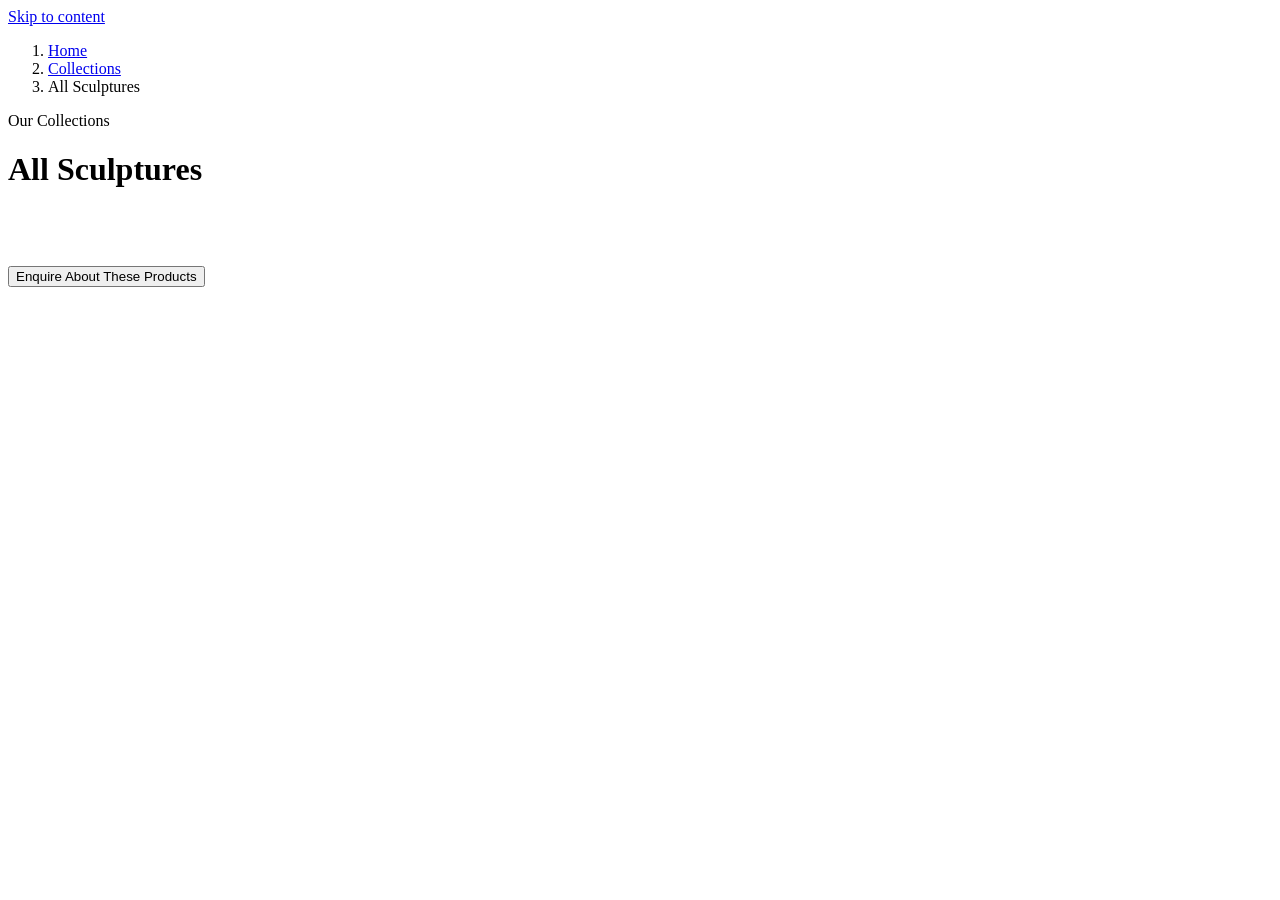
==== collection.html @ 084c1a87 "Add files via upload" ====
<!doctype html>
<html lang="en" class="no-js">
<head>
  <meta charset="utf-8">
  <meta name="viewport" content="width=device-width, initial-scale=1">
  <title>Stone Statues &amp; Sculptures | Mahalakshmi Sculptures, Madurai</title>
  <meta name="description" content="Browse stone statues and temple sculptures from Mahalakshmi Sculptures, Madurai, Tamil Nadu. Enquire for sizes and pricing.">
  <meta name="theme-color" content="#6e1f22">
  <meta property="og:type" content="website">
  <meta property="og:site_name" content="Mahalakshmi Sculptures">
  <meta property="og:title" content="Stone Statues &amp; Sculptures | Mahalakshmi Sculptures, Madurai">
  <meta property="og:description" content="Browse stone statues and temple sculptures from Mahalakshmi Sculptures, Madurai, Tamil Nadu. Enquire for sizes and pricing.">
  <meta property="og:image" content="assets/images/og-image.jpg">
  <meta name="twitter:card" content="summary_large_image">
  <link rel="icon" href="assets/images/favicon.svg" type="image/svg+xml">
  <link rel="preconnect" href="https://fonts.googleapis.com">
  <link rel="preconnect" href="https://fonts.gstatic.com" crossorigin>
  <link href="https://fonts.googleapis.com/css2?family=Rajdhani:wght@500;600;700&family=Spline+Sans:wght@300..700&display=swap" rel="stylesheet">
  <link rel="stylesheet" href="css/styles.css">
</head>
<body data-page="collection">
  <a class="skip-link" href="#main">Skip to content</a>
  <header id="site-header"></header>
  <main id="main">
    <div class="page-hero">
      <div class="container">
        <nav class="breadcrumb" aria-label="Breadcrumb"><ol>
          <li><a href="index.html">Home</a></li>
          <li><a href="collection.html">Collections</a></li>
          <li><span aria-current="page" id="crumb-current">All Sculptures</span></li>
        </ol></nav>
        <span class="eyebrow">Our Collections</span>
        <h1 id="collection-title">All Sculptures</h1>
        <p id="collection-desc"></p>
        <div class="chip-row" id="collection-chips" aria-label="Collections"></div>
      </div>
    </div>
    <section style="padding-top:56px">
      <div class="container">
        <div class="product-grid" id="product-grid"></div>
        <div class="section-foot">
          <button type="button" class="btn" id="collection-enquire" data-quote>Enquire About These Products</button>
        </div>
      </div>
    </section>
  </main>
  <footer id="site-footer"></footer>
  <script src="js/data.js"></script>
  <script src="js/app.js"></script>
</body>
</html>
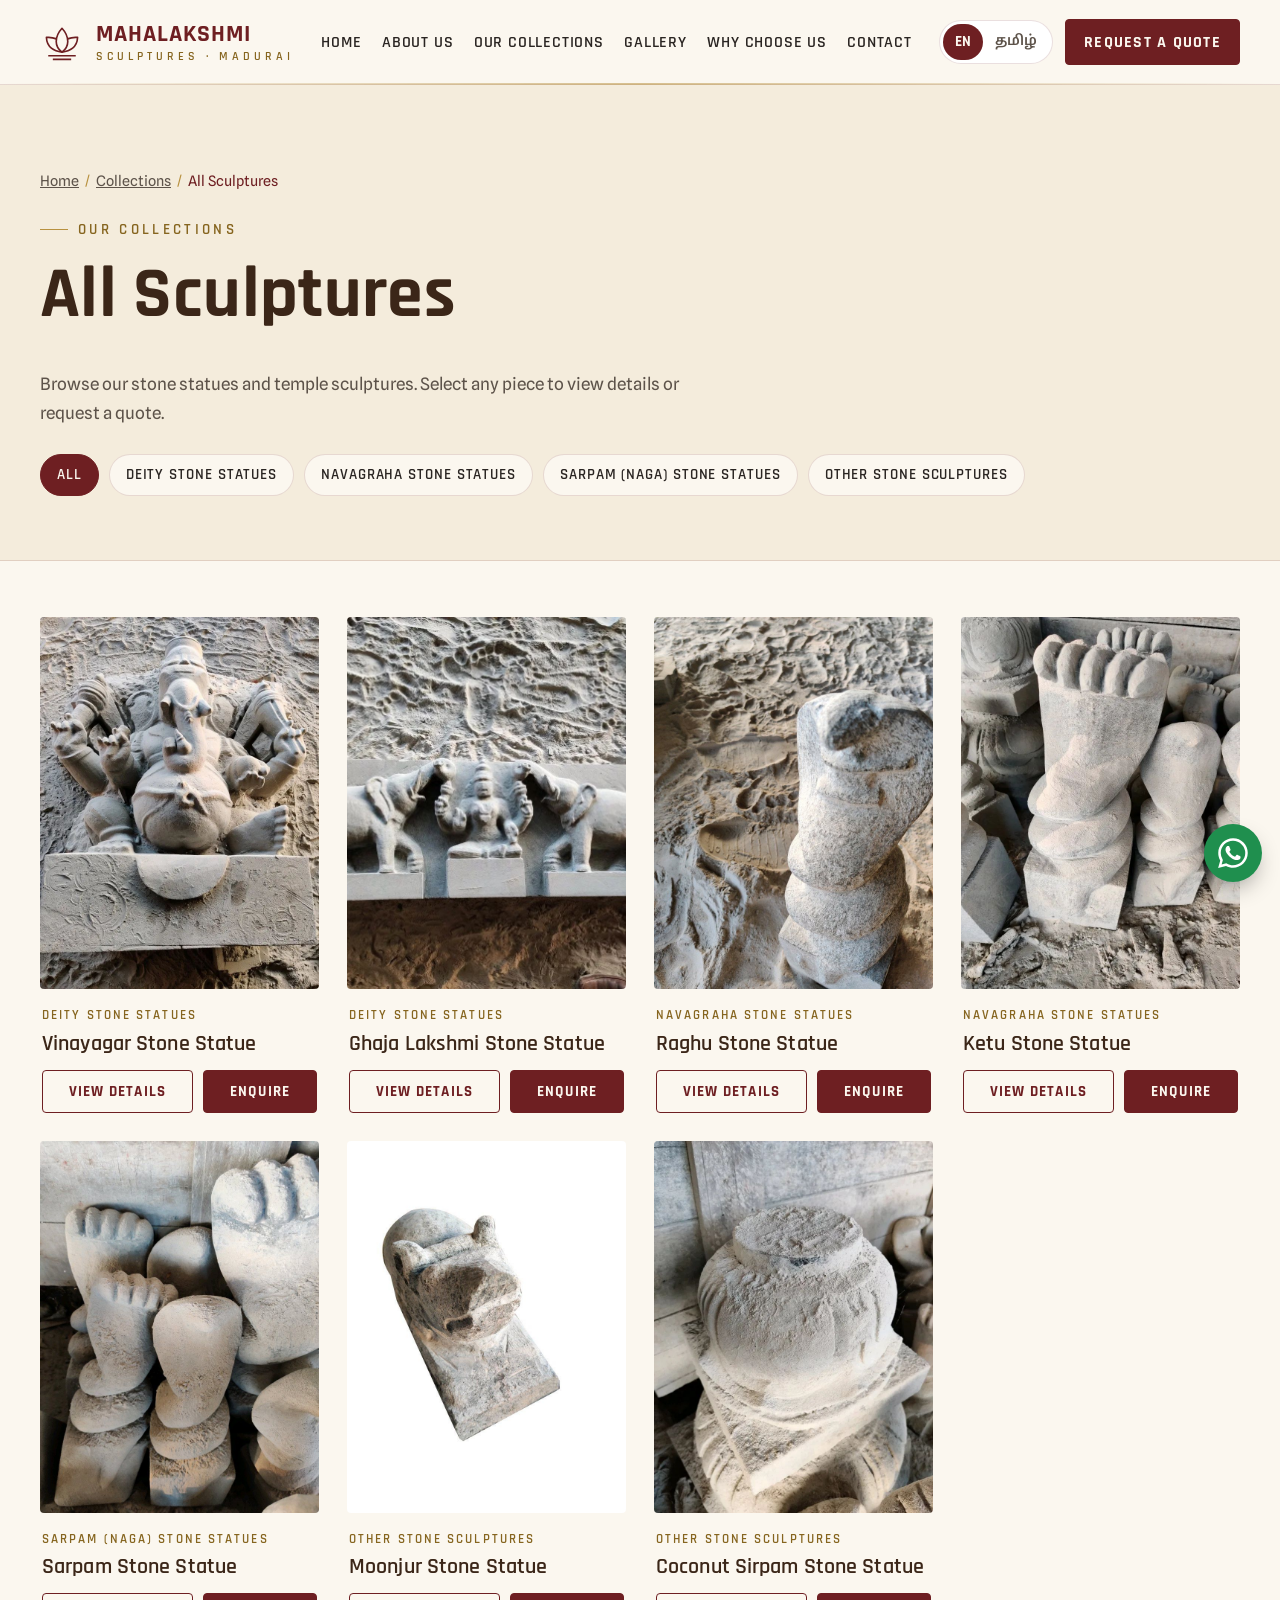
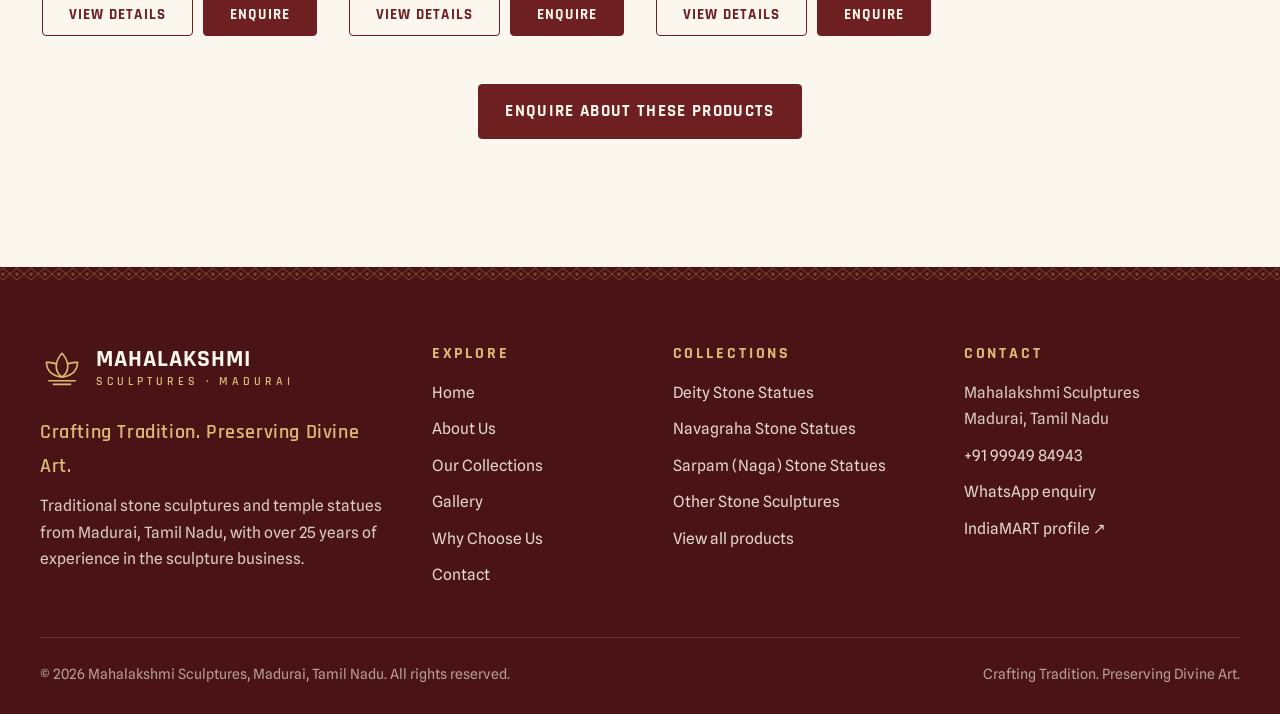
==== commit 7f5a9439: "Add English/Tamil language switch Co-Authored-By: Claude Opus 5.5 <noreply@anthropic.com>" ====
--- a/collection.html
+++ b/collection.html
@@ -15,21 +15,21 @@
   <link rel="icon" href="assets/images/favicon.svg" type="image/svg+xml">
   <link rel="preconnect" href="https://fonts.googleapis.com">
   <link rel="preconnect" href="https://fonts.gstatic.com" crossorigin>
-  <link href="https://fonts.googleapis.com/css2?family=Rajdhani:wght@500;600;700&family=Spline+Sans:wght@300..700&display=swap" rel="stylesheet">
+  <link href="https://fonts.googleapis.com/css2?family=Rajdhani:wght@500;600;700&family=Spline+Sans:wght@300..700&family=Noto+Sans+Tamil:wght@400;500;600;700&display=swap" rel="stylesheet">
   <link rel="stylesheet" href="css/styles.css">
 </head>
 <body data-page="collection">
-  <a class="skip-link" href="#main">Skip to content</a>
+  <a class="skip-link" href="#main" data-i18n="skip">Skip to content</a>
   <header id="site-header"></header>
   <main id="main">
     <div class="page-hero">
       <div class="container">
-        <nav class="breadcrumb" aria-label="Breadcrumb"><ol>
-          <li><a href="index.html">Home</a></li>
-          <li><a href="collection.html">Collections</a></li>
+        <nav class="breadcrumb" aria-label="Breadcrumb" data-i18n-aria="crumb.label"><ol>
+          <li><a href="index.html" data-i18n="crumb.home">Home</a></li>
+          <li><a href="collection.html" data-i18n="crumb.collections">Collections</a></li>
           <li><span aria-current="page" id="crumb-current">All Sculptures</span></li>
         </ol></nav>
-        <span class="eyebrow">Our Collections</span>
+        <span class="eyebrow" data-i18n="col.eyebrow">Our Collections</span>
         <h1 id="collection-title">All Sculptures</h1>
         <p id="collection-desc"></p>
         <div class="chip-row" id="collection-chips" aria-label="Collections"></div>
@@ -39,13 +39,14 @@
       <div class="container">
         <div class="product-grid" id="product-grid"></div>
         <div class="section-foot">
-          <button type="button" class="btn" id="collection-enquire" data-quote>Enquire About These Products</button>
+          <button type="button" class="btn" id="collection-enquire" data-quote data-i18n="coll.enquire">Enquire About These Products</button>
         </div>
       </div>
     </section>
   </main>
   <footer id="site-footer"></footer>
   <script src="js/data.js"></script>
+  <script src="js/i18n.js"></script>
   <script src="js/app.js"></script>
 </body>
 </html>
--- a/css/styles.css
+++ b/css/styles.css
@@ -0,0 +1,601 @@
+/* =====================================================================
+   Mahalakshmi Sculptures — styles
+   Fonts: Rajdhani (headings) + Spline Sans (body), as used on moksafitness.com
+   ===================================================================== */
+
+:root {
+  --ivory: #fbf7ef;
+  --cream: #f4ecdc;
+  --sand: #e8dbc0;
+  --gold: #b8913f;
+  --gold-light: #d9bb76;
+  --gold-text: #86651f;        /* AA contrast on ivory */
+  --maroon: #6e1f22;
+  --maroon-deep: #4a1416;
+  --brown: #3b2618;
+  --charcoal: #2a2522;
+  --muted: #5d534a;
+  --line: rgba(110, 31, 34, 0.14);
+  --white: #fff;
+  --wa: #1f8f4e;
+
+  --font-head: "Rajdhani", "Noto Sans Tamil", "Segoe UI", sans-serif;
+  --font-body: "Spline Sans", "Noto Sans Tamil", "Segoe UI", system-ui, sans-serif;
+
+  --radius: 4px;
+  --shadow: 0 18px 40px -22px rgba(59, 38, 24, 0.45);
+  --container: 1200px;
+  --header-h: 84px;
+  --ease: cubic-bezier(0.22, 0.61, 0.36, 1);
+
+  /* Temple-border band (diamond & dot kolam motif) */
+  --motif: url("data:image/svg+xml,%3Csvg xmlns='http://www.w3.org/2000/svg' width='28' height='14' viewBox='0 0 28 14'%3E%3Cpath d='M0 7 L7 1 L14 7 L7 13 Z M14 7 L21 1 L28 7 L21 13 Z' fill='none' stroke='%23b8913f' stroke-width='1'/%3E%3Ccircle cx='7' cy='7' r='1.6' fill='%23b8913f'/%3E%3Ccircle cx='21' cy='7' r='1.6' fill='%23b8913f'/%3E%3C/svg%3E");
+}
+
+*, *::before, *::after { box-sizing: border-box; }
+
+html { scroll-behavior: smooth; scroll-padding-top: calc(var(--header-h) + 8px); -webkit-text-size-adjust: 100%; }
+
+body {
+  margin: 0;
+  font-family: var(--font-body);
+  font-size: 1rem;
+  line-height: 1.7;
+  color: var(--charcoal);
+  background: var(--ivory);
+  -webkit-font-smoothing: antialiased;
+  overflow-x: hidden;
+}
+
+img { max-width: 100%; display: block; height: auto; }
+a { color: var(--maroon); }
+a:hover { color: var(--maroon-deep); }
+button, input, select, textarea { font: inherit; color: inherit; }
+
+h1, h2, h3, h4 {
+  font-family: var(--font-head);
+  font-weight: 700;
+  line-height: 1.08;
+  color: var(--brown);
+  margin: 0 0 0.5em;
+  letter-spacing: 0.005em;
+}
+h1 { font-size: clamp(2.6rem, 5.6vw, 4.6rem); }
+h2 { font-size: clamp(2.1rem, 4vw, 3.2rem); }
+h3 { font-size: 1.55rem; font-weight: 600; }
+p { margin: 0 0 1.1em; }
+
+:focus-visible { outline: 3px solid var(--gold); outline-offset: 3px; border-radius: 2px; }
+
+.sr-only {
+  position: absolute !important; width: 1px; height: 1px; padding: 0; margin: -1px;
+  overflow: hidden; clip: rect(0 0 0 0); white-space: nowrap; border: 0;
+}
+.skip-link {
+  position: absolute; left: 12px; top: -60px; z-index: 200;
+  background: var(--maroon); color: var(--ivory); padding: 10px 16px; border-radius: var(--radius);
+}
+.skip-link:focus { top: 12px; color: var(--ivory); }
+
+.container { width: min(var(--container), 100% - 32px); margin-inline: auto; }
+
+section { padding: clamp(72px, 10vw, 128px) 0; position: relative; }
+.section-alt { background: var(--cream); }
+
+/* ---------- Section headings ---------- */
+.eyebrow {
+  display: inline-flex; align-items: center; gap: 10px;
+  font-family: var(--font-head); font-weight: 600; font-size: 0.95rem;
+  letter-spacing: 0.22em; text-transform: uppercase; color: var(--gold-text);
+  margin-bottom: 14px;
+}
+.eyebrow::before { content: ""; width: 28px; height: 1px; background: var(--gold); }
+
+.section-head { max-width: 720px; margin: 0 auto clamp(40px, 6vw, 64px); text-align: center; }
+.section-head .eyebrow::after { content: ""; width: 28px; height: 1px; background: var(--gold); }
+.section-head p { color: var(--muted); font-size: 1.075rem; }
+
+.ornament { display: flex; align-items: center; justify-content: center; gap: 12px; color: var(--gold); margin: 18px 0 0; }
+.ornament::before, .ornament::after { content: ""; height: 1px; width: 56px; background: currentColor; opacity: 0.6; }
+.ornament svg { width: 22px; height: 22px; }
+
+.motif-band { height: 14px; background: var(--motif) repeat-x center; opacity: 0.55; }
+
+/* ---------- Buttons ---------- */
+.btn {
+  --bg: var(--maroon); --fg: var(--ivory); --bd: var(--maroon);
+  display: inline-flex; align-items: center; justify-content: center; gap: 10px;
+  min-height: 48px; padding: 12px 26px;
+  font-family: var(--font-head); font-weight: 700; font-size: 1.05rem;
+  letter-spacing: 0.08em; text-transform: uppercase; text-decoration: none;
+  background: var(--bg); color: var(--fg); border: 1.5px solid var(--bd); border-radius: var(--radius);
+  cursor: pointer; transition: background 0.25s var(--ease), color 0.25s var(--ease), border-color 0.25s var(--ease), transform 0.25s var(--ease);
+}
+.btn:hover { --bg: var(--maroon-deep); --bd: var(--maroon-deep); color: var(--fg); transform: translateY(-1px); }
+.btn svg { width: 18px; height: 18px; flex: none; }
+.btn-outline { --bg: transparent; --fg: var(--maroon); --bd: var(--maroon); }
+.btn-outline:hover { --bg: var(--maroon); --fg: var(--ivory); --bd: var(--maroon); }
+.btn-gold { --bg: var(--gold); --fg: var(--brown); --bd: var(--gold); }
+.btn-gold:hover { --bg: var(--gold-light); --bd: var(--gold-light); --fg: var(--brown); }
+.btn-wa { --bg: var(--wa); --fg: #fff; --bd: var(--wa); }
+.btn-wa:hover { --bg: #187440; --bd: #187440; --fg: #fff; }
+.btn-ghost-light { --bg: transparent; --fg: var(--ivory); --bd: rgba(251, 247, 239, 0.5); }
+.btn-ghost-light:hover { --bg: var(--ivory); --fg: var(--maroon); --bd: var(--ivory); }
+.btn-sm { min-height: 40px; padding: 8px 16px; font-size: 0.92rem; }
+.btn-block { width: 100%; }
+
+.link-arrow {
+  display: inline-flex; align-items: center; gap: 6px; font-family: var(--font-head); font-weight: 700;
+  letter-spacing: 0.08em; text-transform: uppercase; font-size: 0.95rem; text-decoration: none; color: var(--maroon);
+}
+.link-arrow svg { width: 16px; height: 16px; transition: transform 0.25s var(--ease); }
+.link-arrow:hover svg { transform: translateX(3px); }
+
+/* ---------- Header ---------- */
+.site-header {
+  position: sticky; top: 0; z-index: 100;
+  background: rgba(251, 247, 239, 0.96);
+  border-bottom: 1px solid var(--line);
+  transition: box-shadow 0.3s var(--ease), background 0.3s var(--ease);
+}
+.site-header::after { content: ""; position: absolute; left: 0; right: 0; bottom: -1px; height: 2px; background: linear-gradient(90deg, transparent, var(--gold), transparent); opacity: 0.55; }
+.site-header.is-scrolled { box-shadow: 0 10px 30px -18px rgba(59, 38, 24, 0.5); background: rgba(251, 247, 239, 0.985); }
+@supports (backdrop-filter: blur(8px)) { .site-header { backdrop-filter: blur(8px); } }
+
+.header-inner { display: flex; align-items: center; justify-content: space-between; gap: 20px; height: var(--header-h); transition: height 0.3s var(--ease); }
+.site-header.is-scrolled .header-inner { height: 68px; }
+
+.brand { display: inline-flex; align-items: center; gap: 12px; text-decoration: none; color: var(--brown); }
+.brand-mark { width: 44px; height: 44px; flex: none; color: var(--maroon); }
+.brand-text { display: flex; flex-direction: column; line-height: 1; }
+.brand-name { font-family: var(--font-head); font-weight: 700; font-size: 1.5rem; letter-spacing: 0.04em; color: var(--maroon); text-transform: uppercase; }
+.brand-sub { font-family: var(--font-head); font-weight: 600; font-size: 0.78rem; letter-spacing: 0.32em; text-transform: uppercase; color: var(--gold-text); margin-top: 4px; }
+
+.main-nav ul { list-style: none; margin: 0; padding: 0; display: flex; align-items: center; gap: clamp(14px, 1.6vw, 24px); }
+.main-nav a {
+  position: relative; text-decoration: none; color: var(--charcoal);
+  font-family: var(--font-head); font-weight: 600; font-size: 1rem; letter-spacing: 0.05em; text-transform: uppercase;
+  padding: 6px 0;
+}
+.main-nav a::after { content: ""; position: absolute; left: 0; right: 0; bottom: 0; height: 1.5px; background: var(--gold); transform: scaleX(0); transition: transform 0.3s var(--ease); }
+.main-nav a:hover::after, .main-nav a[aria-current="true"]::after { transform: scaleX(1); }
+.main-nav a:hover { color: var(--maroon); }
+.header-cta { display: flex; align-items: center; gap: 12px; }
+.header-cta .btn { min-height: 42px; padding: 9px 18px; font-size: 0.98rem; white-space: nowrap; }
+.main-nav a { white-space: nowrap; }
+
+.nav-toggle {
+  display: none; width: 46px; height: 46px; border: 1px solid var(--line); background: transparent; border-radius: var(--radius);
+  align-items: center; justify-content: center; cursor: pointer; color: var(--maroon);
+}
+.nav-toggle span, .nav-toggle span::before, .nav-toggle span::after {
+  display: block; width: 22px; height: 2px; background: currentColor; position: relative; transition: transform 0.3s var(--ease), background 0.2s;
+}
+.nav-toggle span::before, .nav-toggle span::after { content: ""; position: absolute; left: 0; }
+.nav-toggle span::before { top: -7px; }
+.nav-toggle span::after { top: 7px; }
+.nav-toggle[aria-expanded="true"] span { background: transparent; }
+.nav-toggle[aria-expanded="true"] span::before { transform: translateY(7px) rotate(45deg); }
+.nav-toggle[aria-expanded="true"] span::after { transform: translateY(-7px) rotate(-45deg); }
+
+@media (max-width: 1240px) {
+  .nav-toggle { display: inline-flex; }
+  .header-cta .btn { display: none; }
+  .main-nav {
+    position: fixed; inset: var(--header-h) 0 0 0; background: var(--ivory);
+    padding: 24px 16px 40px; overflow-y: auto;
+    opacity: 0; visibility: hidden; transform: translateY(-8px);
+    transition: opacity 0.25s var(--ease), transform 0.25s var(--ease), visibility 0.25s;
+  }
+  .site-header.is-scrolled .main-nav { inset: 68px 0 0 0; }
+  .main-nav.is-open { opacity: 1; visibility: visible; transform: none; }
+  .main-nav ul { flex-direction: column; align-items: stretch; gap: 0; }
+  .main-nav li { border-bottom: 1px solid var(--line); }
+  .main-nav a { display: block; padding: 16px 4px; font-size: 1.3rem; }
+  .main-nav a::after { display: none; }
+  .main-nav .mobile-cta { border: 0; padding-top: 24px; }
+  .main-nav .mobile-cta .btn { display: flex; width: 100%; }
+}
+@media (min-width: 1241px) { .main-nav .mobile-cta { display: none; } }
+@media (max-width: 420px) { .brand-name { font-size: 1.25rem; } .brand-sub { font-size: 0.68rem; letter-spacing: 0.24em; } .brand-mark { width: 38px; height: 38px; } }
+
+/* ---------- Hero ---------- */
+.hero { padding: clamp(48px, 7vw, 96px) 0 clamp(64px, 8vw, 110px); overflow: hidden; background:
+  radial-gradient(ellipse 60% 70% at 78% 40%, rgba(217, 187, 118, 0.28), transparent 70%), var(--ivory); }
+.hero-grid { display: grid; grid-template-columns: 1.05fr 0.95fr; gap: clamp(32px, 6vw, 80px); align-items: center; }
+.hero h1 { color: var(--brown); }
+.hero h1 em { font-style: normal; color: var(--maroon); display: block; }
+.hero-lead { font-size: clamp(1.05rem, 1.4vw, 1.18rem); color: var(--muted); max-width: 560px; margin-bottom: 32px; }
+.hero-actions { display: flex; flex-wrap: wrap; gap: 14px; margin-bottom: 36px; }
+.trust-line {
+  display: flex; flex-wrap: wrap; align-items: center; gap: 10px 18px;
+  font-family: var(--font-head); font-weight: 600; font-size: 1rem; letter-spacing: 0.1em; text-transform: uppercase; color: var(--gold-text);
+  padding-top: 22px; border-top: 1px solid var(--line); max-width: 560px;
+}
+.trust-line .dot { width: 5px; height: 5px; border-radius: 50%; background: var(--gold); }
+
+.hero-visual { position: relative; justify-self: center; width: min(100%, 470px); }
+.arch-frame {
+  position: relative; aspect-ratio: 3 / 4; border-radius: 999px 999px 6px 6px; overflow: hidden;
+  box-shadow: var(--shadow); background: var(--sand);
+}
+.arch-frame img { width: 100%; height: 100%; object-fit: cover; }
+.arch-frame::after { content: ""; position: absolute; inset: 0; background: linear-gradient(180deg, rgba(251, 247, 239, 0) 55%, rgba(59, 38, 24, 0.35)); pointer-events: none; }
+.arch-outline { position: absolute; inset: -16px; border: 1px solid var(--gold); border-radius: 999px 999px 10px 10px; pointer-events: none; opacity: 0.8; }
+.arch-outline::before { content: ""; position: absolute; inset: 8px; border: 1px solid rgba(184, 145, 63, 0.45); border-radius: inherit; }
+.hero-caption {
+  position: absolute; left: -28px; bottom: 36px; background: var(--ivory); border: 1px solid var(--line); border-left: 3px solid var(--gold);
+  padding: 14px 18px; box-shadow: var(--shadow); max-width: 230px;
+}
+.hero-caption strong { display: block; font-family: var(--font-head); font-size: 1.15rem; color: var(--maroon); line-height: 1.2; }
+.hero-caption span { font-size: 0.85rem; color: var(--muted); }
+
+.reveal-img { clip-path: inset(100% 0 0 0); animation: reveal 1.3s var(--ease) 0.15s forwards; }
+.reveal-img img { transform: scale(1.12); animation: settle 1.8s var(--ease) 0.15s forwards; }
+@keyframes reveal { to { clip-path: inset(0 0 0 0); } }
+@keyframes settle { to { transform: scale(1); } }
+
+@media (max-width: 900px) {
+  .hero-grid { grid-template-columns: 1fr; }
+  .hero-visual { width: min(82%, 400px); margin-top: 24px; }
+  .hero-caption { left: -12px; }
+}
+
+/* ---------- About ---------- */
+.about-grid { display: grid; grid-template-columns: 0.95fr 1.05fr; gap: clamp(36px, 6vw, 88px); align-items: center; }
+.about-media { position: relative; }
+.about-media .frame { position: relative; overflow: hidden; border-radius: var(--radius); box-shadow: var(--shadow); aspect-ratio: 4 / 5; }
+.about-media .frame img { width: 100%; height: 100%; object-fit: cover; }
+.about-media::before { content: ""; position: absolute; inset: 22px -22px -22px 22px; border: 1px solid var(--gold); border-radius: var(--radius); z-index: -1; }
+.about-badge {
+  position: absolute; right: -18px; top: 28px; width: 132px; height: 132px; border-radius: 50%;
+  background: var(--maroon); color: var(--ivory); display: grid; place-content: center; text-align: center;
+  box-shadow: 0 0 0 6px var(--ivory), 0 0 0 7px var(--gold);
+}
+.section-alt .about-badge { box-shadow: 0 0 0 6px var(--cream), 0 0 0 7px var(--gold); }
+.about-badge strong { font-family: var(--font-head); font-size: 2.8rem; line-height: 1; color: var(--gold-light); }
+.about-badge span { font-family: var(--font-head); font-size: 0.8rem; letter-spacing: 0.16em; text-transform: uppercase; line-height: 1.3; }
+.about-copy p { color: var(--muted); font-size: 1.06rem; }
+
+.highlights { display: grid; grid-template-columns: repeat(3, 1fr); gap: 14px; margin-top: 32px; }
+.highlight { padding: 20px 16px; background: var(--ivory); border: 1px solid var(--line); border-top: 2px solid var(--gold); text-align: center; }
+.highlight .icon { width: 40px; height: 40px; margin: 0 auto 10px; color: var(--maroon); }
+.highlight h3 { font-size: 1.12rem; margin: 0; line-height: 1.25; }
+@media (max-width: 900px) {
+  .about-grid { grid-template-columns: 1fr; }
+  .about-media { max-width: 520px; margin-right: 22px; }
+}
+@media (max-width: 560px) { .highlights { grid-template-columns: 1fr; } .highlight { display: flex; align-items: center; gap: 14px; text-align: left; } .highlight .icon { margin: 0; flex: none; } .about-badge { width: 108px; height: 108px; right: -10px; } .about-badge strong { font-size: 2.2rem; } }
+
+/* ---------- Collections ---------- */
+.collection-grid { display: grid; grid-template-columns: repeat(auto-fill, minmax(min(100%, 270px), 1fr)); gap: 24px; }
+.collection-card { background: var(--ivory); border: 1px solid var(--line); display: flex; flex-direction: column; transition: box-shadow 0.35s var(--ease), transform 0.35s var(--ease); }
+.collection-card:hover { box-shadow: var(--shadow); transform: translateY(-3px); }
+.media-zoom { overflow: hidden; position: relative; aspect-ratio: 4 / 5; background: var(--sand); }
+.media-zoom img { width: 100%; height: 100%; object-fit: cover; transition: transform 0.8s var(--ease); }
+.collection-card:hover .media-zoom img, .product-card:hover .media-zoom img { transform: scale(1.06); }
+.count-tag {
+  position: absolute; top: 14px; left: 14px; background: rgba(251, 247, 239, 0.94); color: var(--maroon);
+  font-family: var(--font-head); font-weight: 700; font-size: 0.82rem; letter-spacing: 0.14em; text-transform: uppercase; padding: 5px 10px; border-radius: 2px;
+}
+.collection-body { padding: 22px 22px 24px; display: flex; flex-direction: column; flex: 1; }
+.collection-body h3 { margin-bottom: 6px; }
+.collection-body h3 a { color: inherit; text-decoration: none; }
+.collection-body p { color: var(--muted); font-size: 0.97rem; flex: 1; }
+.card-actions { display: flex; flex-wrap: wrap; gap: 10px; }
+.card-actions .btn { flex: 1 1 auto; }
+
+.collection-card.cta-card { background: var(--maroon); color: var(--ivory); border-color: var(--maroon); justify-content: center; padding: 34px 26px; position: relative; overflow: hidden; }
+.cta-card::before { content: ""; position: absolute; left: 0; right: 0; top: 0; height: 14px; background: var(--motif) repeat-x; opacity: 0.6; }
+.cta-card h3 { color: var(--ivory); font-size: 1.9rem; }
+.cta-card p { color: rgba(251, 247, 239, 0.82); }
+.cta-card .icon { width: 48px; height: 48px; color: var(--gold-light); margin-bottom: 18px; }
+
+/* ---------- Product cards (featured / listing) ---------- */
+.product-grid { display: grid; grid-template-columns: repeat(auto-fill, minmax(min(100%, 260px), 1fr)); gap: 28px; }
+.featured-grid { display: grid; grid-template-columns: repeat(4, 1fr); gap: 24px; }
+@media (max-width: 1024px) { .featured-grid { grid-template-columns: repeat(2, 1fr); } }
+@media (max-width: 520px) { .featured-grid { grid-template-columns: 1fr; } }
+.product-card { display: flex; flex-direction: column; }
+.product-card .media-zoom { border-radius: var(--radius); aspect-ratio: 3 / 4; }
+.product-card .media-zoom a { display: block; height: 100%; }
+.product-meta { padding: 16px 2px 0; display: flex; flex-direction: column; gap: 4px; flex: 1; }
+.product-cat { font-family: var(--font-head); font-weight: 600; font-size: 0.82rem; letter-spacing: 0.16em; text-transform: uppercase; color: var(--gold-text); }
+.product-meta h3 { font-size: 1.4rem; margin: 0 0 10px; }
+.product-meta h3 a { color: inherit; text-decoration: none; }
+.product-meta h3 a:hover { color: var(--maroon); }
+.product-meta .card-actions { margin-top: auto; }
+.section-foot { text-align: center; margin-top: 48px; }
+
+/* ---------- Gallery ---------- */
+.filter-bar { display: flex; flex-wrap: wrap; justify-content: center; gap: 10px; margin-bottom: 36px; }
+.filter-btn {
+  border: 1px solid var(--line); background: transparent; border-radius: 999px; padding: 8px 18px; cursor: pointer;
+  font-family: var(--font-head); font-weight: 600; font-size: 0.98rem; letter-spacing: 0.06em; text-transform: uppercase; color: var(--charcoal);
+  transition: background 0.25s, color 0.25s, border-color 0.25s;
+}
+.filter-btn:hover { border-color: var(--gold); }
+.filter-btn[aria-pressed="true"] { background: var(--maroon); border-color: var(--maroon); color: var(--ivory); }
+
+.gallery-grid { columns: 4 230px; column-gap: 16px; }
+.gallery-item {
+  break-inside: avoid; margin: 0 0 16px; position: relative; display: block; width: 100%; padding: 0; border: 0; cursor: zoom-in;
+  overflow: hidden; border-radius: var(--radius); background: var(--sand);
+  transition: opacity 0.4s var(--ease), transform 0.4s var(--ease);
+}
+.gallery-item img { width: 100%; transition: transform 0.8s var(--ease); }
+.gallery-item:hover img { transform: scale(1.05); }
+.gallery-item .cap {
+  position: absolute; left: 0; right: 0; bottom: 0; padding: 30px 14px 12px; text-align: left;
+  background: linear-gradient(180deg, transparent, rgba(42, 20, 14, 0.78)); color: var(--ivory);
+  font-family: var(--font-head); font-weight: 600; font-size: 1.05rem; letter-spacing: 0.04em;
+  opacity: 0; transform: translateY(8px); transition: opacity 0.3s var(--ease), transform 0.3s var(--ease);
+}
+.gallery-item:hover .cap, .gallery-item:focus-visible .cap { opacity: 1; transform: none; }
+@media (hover: none) { .gallery-item .cap { opacity: 1; transform: none; } }
+.gallery-item.is-hidden { display: none; }
+.gallery-item.is-entering { opacity: 0; transform: translateY(10px); }
+
+.video-grid { display: grid; grid-template-columns: repeat(auto-fill, minmax(min(100%, 340px), 1fr)); gap: 24px; margin-top: 56px; }
+.video-grid figure { margin: 0; }
+.video-grid iframe { width: 100%; aspect-ratio: 16 / 9; border: 0; border-radius: var(--radius); }
+.video-grid figcaption { font-family: var(--font-head); font-weight: 600; margin-top: 8px; }
+
+/* Lightbox */
+.lightbox { position: fixed; inset: 0; z-index: 300; background: rgba(28, 16, 12, 0.94); display: none; align-items: center; justify-content: center; padding: 64px 16px; }
+.lightbox.is-open { display: flex; animation: fade 0.3s var(--ease); }
+.lightbox figure { margin: 0; max-width: min(1000px, 100%); max-height: 100%; display: flex; flex-direction: column; align-items: center; }
+.lightbox img { max-height: calc(100vh - 180px); width: auto; border-radius: var(--radius); animation: fade 0.35s var(--ease); }
+.lightbox figcaption { color: var(--ivory); margin-top: 14px; text-align: center; font-family: var(--font-head); font-size: 1.2rem; letter-spacing: 0.04em; }
+.lightbox figcaption a { color: var(--gold-light); font-size: 0.95rem; display: inline-block; margin-top: 4px; }
+.lb-btn {
+  position: absolute; width: 48px; height: 48px; border-radius: 50%; border: 1px solid rgba(251, 247, 239, 0.35);
+  background: rgba(251, 247, 239, 0.08); color: var(--ivory); cursor: pointer; display: grid; place-items: center;
+}
+.lb-btn:hover { background: rgba(251, 247, 239, 0.2); }
+.lb-btn svg { width: 22px; height: 22px; }
+.lb-close { top: 14px; right: 14px; }
+.lb-prev { left: 14px; top: 50%; transform: translateY(-50%); }
+.lb-next { right: 14px; top: 50%; transform: translateY(-50%); }
+@keyframes fade { from { opacity: 0; } to { opacity: 1; } }
+
+/* ---------- Why choose us ---------- */
+.why { background: var(--brown); color: var(--ivory); overflow: hidden; }
+.why::before, .why::after { content: ""; position: absolute; left: 0; right: 0; height: 14px; background: var(--motif) repeat-x; opacity: 0.5; }
+.why::before { top: 18px; } .why::after { bottom: 18px; }
+.why h2 { color: var(--ivory); }
+.why .section-head p { color: rgba(251, 247, 239, 0.78); }
+.why .eyebrow { color: var(--gold-light); }
+.why-grid { display: grid; grid-template-columns: repeat(auto-fit, minmax(min(100%, 200px), 1fr)); gap: 0; border-top: 1px solid rgba(217, 187, 118, 0.25); }
+.why-item { padding: 34px 26px; border-bottom: 1px solid rgba(217, 187, 118, 0.25); border-right: 1px solid rgba(217, 187, 118, 0.25); }
+.why-item:last-child { border-right: 0; }
+.why-item .icon { width: 44px; height: 44px; color: var(--gold-light); margin-bottom: 18px; }
+.why-item h3 { color: var(--ivory); font-size: 1.35rem; }
+.why-item p { color: rgba(251, 247, 239, 0.75); font-size: 0.96rem; margin: 0; }
+@media (max-width: 1100px) { .why-item { border-right: 0; } }
+
+/* ---------- Enquiry ---------- */
+.enquiry-grid { display: grid; grid-template-columns: 1.35fr 0.65fr; gap: clamp(28px, 4vw, 56px); align-items: start; }
+.form-card { background: var(--ivory); border: 1px solid var(--line); padding: clamp(22px, 4vw, 44px); box-shadow: var(--shadow); position: relative; }
+.form-card::before { content: ""; position: absolute; left: 0; right: 0; top: 0; height: 3px; background: linear-gradient(90deg, var(--maroon), var(--gold)); }
+.form-grid { display: grid; grid-template-columns: 1fr 1fr; gap: 18px 20px; }
+.field { display: flex; flex-direction: column; gap: 6px; }
+.field.full { grid-column: 1 / -1; }
+.field label { font-family: var(--font-head); font-weight: 700; font-size: 1rem; letter-spacing: 0.06em; text-transform: uppercase; color: var(--brown); }
+.field label .opt { font-family: var(--font-body); font-weight: 400; text-transform: none; letter-spacing: 0; color: var(--muted); font-size: 0.85rem; }
+.field label .req { color: var(--maroon); }
+.field input, .field select, .field textarea {
+  width: 100%; min-height: 48px; padding: 11px 14px; background: var(--white);
+  border: 1px solid #cdbfa5; border-radius: var(--radius); transition: border-color 0.2s, box-shadow 0.2s;
+}
+.field textarea { min-height: 120px; resize: vertical; }
+.field input:focus, .field select:focus, .field textarea:focus { outline: none; border-color: var(--gold); box-shadow: 0 0 0 3px rgba(184, 145, 63, 0.25); }
+.field [aria-invalid="true"] { border-color: #a52a2a; }
+.field .error { color: #9b1c1c; font-size: 0.86rem; min-height: 0; }
+.field .error:empty { display: none; }
+.hp { position: absolute; left: -9999px; width: 1px; height: 1px; overflow: hidden; }
+.form-actions { display: flex; flex-direction: column; gap: 10px; margin-top: 26px; }
+.form-note { font-size: 0.88rem; color: var(--muted); margin: 0; display: flex; gap: 8px; align-items: flex-start; }
+.form-note svg { width: 16px; height: 16px; flex: none; margin-top: 4px; color: var(--wa); }
+.form-status { margin-top: 18px; padding: 14px 16px; border-radius: var(--radius); font-size: 0.97rem; }
+.form-status:empty { display: none; }
+.form-status.success { background: #edf6ef; border: 1px solid #a7d3b4; color: #17482b; }
+.form-status.info { background: #fbf3e2; border: 1px solid var(--gold-light); color: var(--brown); }
+.form-status.error { background: #fbecec; border: 1px solid #e3b0b0; color: #7a1717; }
+.form-status a { font-weight: 600; }
+
+.enquiry-aside { display: flex; flex-direction: column; gap: 18px; }
+.aside-card { background: var(--maroon); color: var(--ivory); padding: 28px; border-radius: var(--radius); }
+.aside-card h3 { color: var(--ivory); }
+.aside-card p { color: rgba(251, 247, 239, 0.8); font-size: 0.97rem; }
+.aside-card .btn { width: 100%; margin-top: 10px; }
+.aside-list { list-style: none; margin: 0; padding: 0; display: flex; flex-direction: column; gap: 12px; }
+.aside-list li { display: flex; gap: 12px; align-items: flex-start; font-size: 0.97rem; color: var(--muted); }
+.aside-list svg { width: 20px; height: 20px; color: var(--gold-text); flex: none; margin-top: 4px; }
+@media (max-width: 900px) { .enquiry-grid { grid-template-columns: 1fr; } }
+@media (max-width: 600px) { .form-grid { grid-template-columns: 1fr; } }
+
+/* ---------- Contact ---------- */
+.contact-grid { display: grid; grid-template-columns: 0.9fr 1.1fr; gap: clamp(28px, 4vw, 56px); align-items: stretch; }
+.contact-list { list-style: none; margin: 0 0 28px; padding: 0; display: flex; flex-direction: column; }
+.contact-list li { display: flex; gap: 16px; padding: 18px 0; border-bottom: 1px solid var(--line); }
+.contact-list .icon { width: 44px; height: 44px; flex: none; border-radius: 50%; border: 1px solid var(--gold); color: var(--maroon); display: grid; place-items: center; }
+.contact-list .icon svg { width: 20px; height: 20px; }
+.contact-list .label { font-family: var(--font-head); font-weight: 700; font-size: 0.9rem; letter-spacing: 0.14em; text-transform: uppercase; color: var(--gold-text); display: block; }
+.contact-list .value { font-size: 1.05rem; color: var(--charcoal); }
+.contact-list .value a { color: var(--charcoal); text-decoration: none; }
+.contact-list .value a:hover { color: var(--maroon); text-decoration: underline; }
+.contact-actions { display: flex; flex-wrap: wrap; gap: 12px; }
+.map-wrap { min-height: 380px; border-radius: var(--radius); overflow: hidden; border: 1px solid var(--line); background: var(--sand); position: relative; }
+.map-wrap iframe { position: absolute; inset: 0; width: 100%; height: 100%; border: 0; }
+@media (max-width: 900px) { .contact-grid { grid-template-columns: 1fr; } }
+
+/* ---------- Footer ---------- */
+.site-footer { background: var(--maroon-deep); color: rgba(251, 247, 239, 0.8); padding: 0 0 28px; font-size: 0.97rem; }
+.site-footer .motif-band { opacity: 0.45; margin-bottom: 64px; }
+.footer-grid { display: grid; grid-template-columns: 1.4fr 0.8fr 1fr 1.1fr; gap: 40px; padding-bottom: 48px; border-bottom: 1px solid rgba(217, 187, 118, 0.2); }
+.site-footer .brand-name { color: var(--ivory); }
+.site-footer .brand-sub { color: var(--gold-light); }
+.site-footer .brand-mark { color: var(--gold-light); }
+.footer-tagline { font-family: var(--font-head); font-size: 1.25rem; font-weight: 600; color: var(--gold-light); margin: 18px 0 10px; letter-spacing: 0.03em; }
+.site-footer h4 { color: var(--gold-light); font-size: 1rem; letter-spacing: 0.18em; text-transform: uppercase; margin-bottom: 18px; }
+.site-footer ul { list-style: none; margin: 0; padding: 0; display: flex; flex-direction: column; gap: 10px; }
+.site-footer a { color: rgba(251, 247, 239, 0.85); text-decoration: none; }
+.site-footer a:hover { color: var(--gold-light); text-decoration: underline; }
+.social { display: flex; gap: 10px; margin-top: 18px; }
+.social a { width: 40px; height: 40px; border: 1px solid rgba(217, 187, 118, 0.4); border-radius: 50%; display: grid; place-items: center; }
+.social svg { width: 18px; height: 18px; }
+.footer-bottom { display: flex; flex-wrap: wrap; justify-content: space-between; gap: 10px; padding-top: 24px; font-size: 0.88rem; color: rgba(251, 247, 239, 0.6); }
+@media (max-width: 960px) { .footer-grid { grid-template-columns: 1fr 1fr; } }
+@media (max-width: 560px) { .footer-grid { grid-template-columns: 1fr; } }
+
+/* ---------- Floating WhatsApp ---------- */
+.wa-float {
+  position: fixed; right: 18px; bottom: 18px; z-index: 90; width: 58px; height: 58px; border-radius: 50%;
+  background: var(--wa); color: #fff; display: grid; place-items: center; box-shadow: 0 10px 24px -8px rgba(0, 0, 0, 0.45);
+  transition: transform 0.25s var(--ease);
+}
+.wa-float:hover { transform: scale(1.06); color: #fff; }
+.wa-float svg { width: 30px; height: 30px; }
+
+/* ---------- Modal ---------- */
+.modal { position: fixed; inset: 0; z-index: 250; display: none; align-items: flex-start; justify-content: center; padding: 32px 16px; background: rgba(28, 16, 12, 0.6); overflow-y: auto; }
+.modal.is-open { display: flex; animation: fade 0.25s var(--ease); }
+.modal-dialog { position: relative; width: min(720px, 100%); margin: auto; }
+.modal-dialog .form-card { box-shadow: 0 30px 60px -20px rgba(0, 0, 0, 0.5); }
+.modal-close {
+  position: absolute; top: 12px; right: 12px; z-index: 2; width: 42px; height: 42px; border: 1px solid var(--line); border-radius: 50%;
+  background: var(--ivory); cursor: pointer; display: grid; place-items: center; color: var(--maroon);
+}
+.modal-close svg { width: 20px; height: 20px; }
+.modal h2 { font-size: clamp(1.8rem, 3vw, 2.3rem); padding-right: 40px; }
+.modal-sub { color: var(--muted); margin-bottom: 24px; }
+body.no-scroll { overflow: hidden; }
+
+/* ---------- Inner pages ---------- */
+.page-hero { padding: clamp(48px, 7vw, 84px) 0 clamp(40px, 5vw, 64px); background: var(--cream); border-bottom: 1px solid var(--line); }
+.page-hero p { color: var(--muted); max-width: 640px; font-size: 1.07rem; margin: 0; }
+.breadcrumb { font-size: 0.9rem; margin-bottom: 18px; color: var(--muted); }
+.breadcrumb ol { list-style: none; margin: 0; padding: 0; display: flex; flex-wrap: wrap; gap: 6px; }
+.breadcrumb li + li::before { content: "/"; margin-right: 6px; color: var(--gold); }
+.breadcrumb a { color: var(--muted); }
+.breadcrumb [aria-current] { color: var(--maroon); }
+.chip-row { display: flex; flex-wrap: wrap; gap: 10px; margin-top: 26px; }
+.chip { display: inline-block; padding: 7px 16px; border-radius: 999px; border: 1px solid var(--line); text-decoration: none; color: var(--charcoal); font-family: var(--font-head); font-weight: 600; letter-spacing: 0.06em; text-transform: uppercase; font-size: 0.95rem; background: var(--ivory); }
+.chip:hover { border-color: var(--gold); color: var(--maroon); }
+.chip[aria-current="page"] { background: var(--maroon); border-color: var(--maroon); color: var(--ivory); }
+.empty-state { text-align: center; padding: 40px 0; color: var(--muted); }
+
+/* Product detail */
+.pd-grid { display: grid; grid-template-columns: 1.05fr 0.95fr; gap: clamp(28px, 5vw, 72px); align-items: start; }
+.pd-gallery { position: sticky; top: calc(var(--header-h) + 20px); }
+.pd-main { position: relative; aspect-ratio: 3 / 4; overflow: hidden; border-radius: var(--radius); background: var(--sand); box-shadow: var(--shadow); cursor: zoom-in; border: 0; padding: 0; width: 100%; display: block; }
+.pd-main img { width: 100%; height: 100%; object-fit: cover; transition: transform 0.6s var(--ease), opacity 0.3s; }
+.pd-main:hover img { transform: scale(1.04); }
+.pd-thumbs { display: flex; gap: 12px; margin-top: 14px; flex-wrap: wrap; }
+.pd-thumb { width: 84px; aspect-ratio: 3 / 4; border: 2px solid transparent; border-radius: var(--radius); overflow: hidden; padding: 0; cursor: pointer; background: var(--sand); }
+.pd-thumb img { width: 100%; height: 100%; object-fit: cover; }
+.pd-thumb[aria-current="true"] { border-color: var(--gold); }
+.pd-info h1 { font-size: clamp(2.3rem, 4.4vw, 3.4rem); margin-bottom: 14px; }
+.pd-price { font-family: var(--font-head); font-weight: 700; font-size: 1.6rem; color: var(--maroon); margin: 0 0 18px; }
+.pd-desc { color: var(--muted); font-size: 1.07rem; }
+.spec-table { width: 100%; border-collapse: collapse; margin: 22px 0 26px; font-size: 0.98rem; }
+.spec-table th, .spec-table td { text-align: left; padding: 12px 0; border-bottom: 1px solid var(--line); vertical-align: top; }
+.spec-table th { width: 42%; font-family: var(--font-head); font-weight: 700; font-size: 0.95rem; letter-spacing: 0.1em; text-transform: uppercase; color: var(--brown); }
+.spec-table td { color: var(--muted); }
+.qty-row { display: flex; align-items: flex-end; gap: 14px; margin-bottom: 18px; flex-wrap: wrap; }
+.qty { display: inline-flex; border: 1px solid #cdbfa5; border-radius: var(--radius); background: #fff; }
+.qty button { width: 46px; height: 48px; border: 0; background: transparent; cursor: pointer; font-size: 1.3rem; color: var(--maroon); }
+.qty input { width: 64px; height: 48px; border: 0; border-left: 1px solid #e4d9c4; border-right: 1px solid #e4d9c4; text-align: center; -moz-appearance: textfield; }
+.qty input::-webkit-outer-spin-button, .qty input::-webkit-inner-spin-button { -webkit-appearance: none; margin: 0; }
+.pd-actions { display: grid; grid-template-columns: 1fr 1fr; gap: 12px; }
+.pd-note { font-size: 0.9rem; color: var(--muted); margin-top: 18px; }
+@media (max-width: 900px) { .pd-grid { grid-template-columns: 1fr; } .pd-gallery { position: static; } }
+@media (max-width: 460px) { .pd-actions { grid-template-columns: 1fr; } }
+
+/* ---------- Scroll fade-in ---------- */
+.fade-up { opacity: 0; transform: translateY(22px); transition: opacity 0.9s var(--ease), transform 0.9s var(--ease); }
+.fade-up.is-visible { opacity: 1; transform: none; }
+.no-js .fade-up { opacity: 1; transform: none; }
+
+@media (prefers-reduced-motion: reduce) {
+  html { scroll-behavior: auto; }
+  *, *::before, *::after { animation-duration: 0.01ms !important; animation-iteration-count: 1 !important; transition-duration: 0.01ms !important; }
+  .reveal-img { clip-path: none; }
+  .reveal-img img { transform: none; }
+  .fade-up { opacity: 1; transform: none; }
+}
+
+/* Icon slots filled by app.js */
+[data-icon] { display: inline-flex; line-height: 0; }
+.icon svg { width: 100%; height: 100%; display: block; }
+span.icon[data-icon] { display: block; }
+
+/* Requirement card spans the full collection row */
+.collection-card.cta-card { grid-column: 1 / -1; flex-direction: row; align-items: center; gap: 28px; padding: 40px clamp(24px, 4vw, 48px) 36px; }
+.cta-card .cta-text { flex: 1; }
+.cta-card .cta-text h3 { margin-bottom: 6px; }
+.cta-card .cta-text p { margin: 0; }
+.cta-card .icon { margin: 0; flex: none; }
+@media (max-width: 720px) { .collection-card.cta-card { flex-direction: column; align-items: flex-start; } }
+
+/* About image keeps its landscape proportion */
+.about-media .frame { aspect-ratio: 990 / 750; }
+
+/* ---------- Language switch ---------- */
+.lang-switch { display: inline-flex; border: 1px solid var(--line); border-radius: 999px; padding: 3px; background: var(--white); }
+.lang-switch button {
+  border: 0; background: transparent; cursor: pointer; border-radius: 999px; padding: 6px 12px; min-height: 36px;
+  font-family: var(--font-head); font-weight: 700; font-size: 0.95rem; line-height: 1; color: var(--muted);
+  transition: background 0.2s, color 0.2s;
+}
+.lang-switch button[lang="ta"] { font-family: "Noto Sans Tamil", var(--font-body); font-weight: 600; font-size: 0.88rem; }
+.lang-switch button:hover { color: var(--maroon); }
+.lang-switch button[aria-pressed="true"] { background: var(--maroon); color: var(--ivory); }
+@media (max-width: 420px) {
+  .lang-switch button { padding: 6px 9px; }
+  .header-cta { gap: 8px; }
+  .brand { gap: 8px; }
+  .brand-name { font-size: 1.12rem; }
+}
+
+/* ---------- Tamil typography ----------
+   Tamil script needs more vertical room and no wide letter-spacing. */
+html[lang="ta"] body { line-height: 1.85; }
+html[lang="ta"] h1, html[lang="ta"] h2, html[lang="ta"] h3, html[lang="ta"] h4 { font-family: "Noto Sans Tamil", var(--font-head); font-weight: 700; line-height: 1.4; letter-spacing: 0; }
+html[lang="ta"] h1 { font-size: clamp(2rem, 4.2vw, 3.4rem); }
+html[lang="ta"] h2 { font-size: clamp(1.6rem, 3vw, 2.4rem); }
+html[lang="ta"] h3 { font-size: 1.2rem; }
+html[lang="ta"] .pd-info h1 { font-size: clamp(1.9rem, 3.4vw, 2.6rem); }
+html[lang="ta"] .eyebrow, html[lang="ta"] .btn, html[lang="ta"] .main-nav a, html[lang="ta"] .trust-line,
+html[lang="ta"] .field label, html[lang="ta"] .filter-btn, html[lang="ta"] .chip, html[lang="ta"] .count-tag,
+html[lang="ta"] .product-cat, html[lang="ta"] .link-arrow, html[lang="ta"] .contact-list .label, html[lang="ta"] .spec-table th,
+html[lang="ta"] .site-footer h4, html[lang="ta"] .brand-name, html[lang="ta"] .brand-sub, html[lang="ta"] .about-badge span,
+html[lang="ta"] .footer-tagline, html[lang="ta"] .hero-caption strong, html[lang="ta"] .gallery-item .cap,
+html[lang="ta"] .lightbox figcaption, html[lang="ta"] .pd-price {
+  font-family: "Noto Sans Tamil", var(--font-body); letter-spacing: 0; text-transform: none;
+}
+html[lang="ta"] .eyebrow { font-size: 0.92rem; font-weight: 600; }
+html[lang="ta"] .btn { font-size: 0.95rem; font-weight: 600; line-height: 1.4; }
+html[lang="ta"] .main-nav a { font-size: 0.9rem; font-weight: 500; }
+@media (min-width: 1241px) { html[lang="ta"] .main-nav ul { gap: 18px; } html[lang="ta"] .header-cta .btn { font-size: 0.9rem; padding: 9px 14px; } }
+html[lang="ta"] .brand-name { font-size: 1.3rem; font-weight: 700; }
+html[lang="ta"] .brand-sub { font-size: 0.78rem; margin-top: 2px; }
+html[lang="ta"] .about-badge span { font-size: 0.78rem; line-height: 1.4; }
+html[lang="ta"] .field label { font-size: 0.92rem; font-weight: 600; }
+html[lang="ta"] .footer-tagline { font-size: 1.05rem; line-height: 1.6; }
+@media (max-width: 1240px) { html[lang="ta"] .main-nav a { font-size: 1.1rem; } }
+@media (max-width: 420px) { html[lang="ta"] .brand-name { font-size: 1.05rem; } html[lang="ta"] .brand-sub { font-size: 0.68rem; } }
+.hero-grid > *, .about-grid > *, .pd-grid > *, .contact-grid > *, .enquiry-grid > * { min-width: 0; }
+html[lang="ta"] h1, html[lang="ta"] h2 { overflow-wrap: anywhere; }
+html[lang="ta"] .pd-price { font-size: 1.25rem; }
+@media (max-width: 600px) {
+  html[lang="ta"] h1 { font-size: 1.8rem; }
+  html[lang="ta"] h2 { font-size: 1.5rem; }
+}
+.brand-sub { white-space: nowrap; }
+@media (max-width: 380px) {
+  html[lang="ta"] h1 { font-size: 1.55rem; }
+  html[lang="ta"] .brand-sub { font-size: 0.62rem; }
+  .lang-switch button { padding: 6px 7px; }
+}
